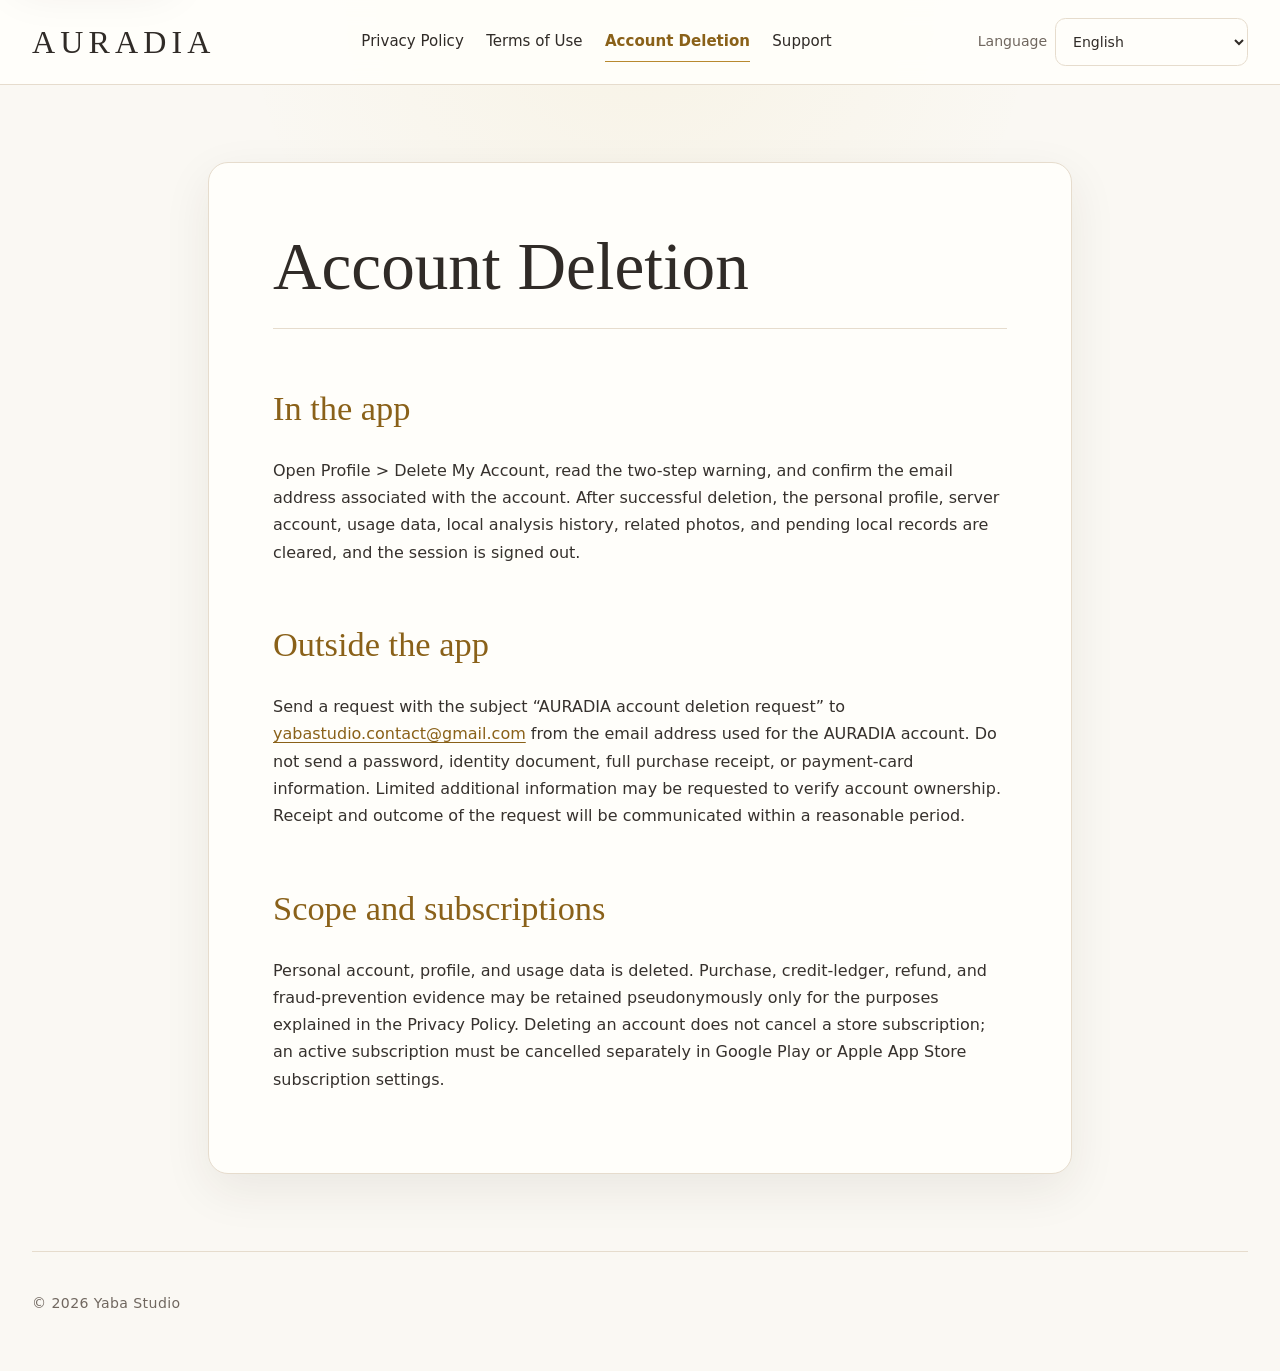
==== delete-account.html @ c3d8b87c "Publish AURADIA legal and support site Adds the verified seven-file GitHub Pages bundle with 21 loca" ====
<!doctype html><html lang="en"><head><meta charset="utf-8"><meta name="viewport" content="width=device-width, initial-scale=1"><meta name="description" content="AURADIA account deletion"><title>Account Deletion · AURADIA</title><link rel="stylesheet" href="./site.css"><script src="./site.js" defer></script></head><body data-page="delete-account" data-base="."><a class="skip-link" href="#main">Skip to content</a><header><div class="header-inner"><a class="brand" href="./index.html">AURADIA</a><nav aria-label="Legal pages"><a data-page-link="privacy" href="./privacy.html">Privacy</a><a data-page-link="terms" href="./terms.html">Terms</a><a data-page-link="delete-account" href="./delete-account.html">Delete account</a><a data-page-link="support" href="./support.html">Support</a></nav><label data-language-label>Language <select id="language" aria-label="Language"></select></label></div></header><main id="main"><article id="content" aria-live="polite"><p>Loading…</p></article></main><footer>© 2026 Yaba Studio</footer></body></html>
---- site.css ----
:root {
  color-scheme: light dark;
  --bg: #faf8f3;
  --surface: #fffefa;
  --surface-soft: #f7f1e7;
  --text: #302b27;
  --muted: #70675f;
  --gold: #b8892f;
  --gold-strong: #8a6119;
  --border: #e6dccd;
  --focus: #075f9b;
  --shadow: 0 1rem 3rem rgb(55 42 26 / 8%);
}

@media (prefers-color-scheme: dark) {
  :root {
    --bg: #15120f;
    --surface: #201c17;
    --surface-soft: #29231c;
    --text: #f7f0e5;
    --muted: #c9beb1;
    --gold: #e2b96e;
    --gold-strong: #f0ca83;
    --border: #4a4034;
    --focus: #79c8ff;
    --shadow: 0 1rem 3rem rgb(0 0 0 / 24%);
  }
}

* { box-sizing: border-box; }
html { scroll-behavior: smooth; }

body {
  margin: 0;
  background:
    radial-gradient(circle at 50% 0%, rgb(212 175 55 / 7%), transparent 25rem),
    var(--bg);
  color: var(--text);
  font-family: Inter, system-ui, -apple-system, BlinkMacSystemFont, "Segoe UI", sans-serif;
  font-size: 1rem;
  line-height: 1.7;
}

a { color: var(--gold-strong); text-underline-offset: 0.2em; }
a:hover { text-decoration-thickness: 0.12em; }
a:focus-visible, select:focus-visible {
  outline: 3px solid var(--focus);
  outline-offset: 4px;
}

.skip-link {
  position: fixed;
  inset-inline-start: 1rem;
  top: -5rem;
  z-index: 100;
  padding: 0.75rem 1rem;
  border: 1px solid var(--border);
  border-radius: 0.5rem;
  background: var(--surface);
  box-shadow: var(--shadow);
}
.skip-link:focus { top: 1rem; }

header {
  position: sticky;
  top: 0;
  z-index: 20;
  border-bottom: 1px solid var(--border);
  background: color-mix(in srgb, var(--surface) 94%, transparent);
  -webkit-backdrop-filter: blur(14px);
  backdrop-filter: blur(14px);
}

.header-inner, main, footer {
  width: min(76rem, calc(100% - 2rem));
  margin-inline: auto;
}

.header-inner {
  display: flex;
  align-items: center;
  gap: 1rem 2rem;
  min-height: 5.25rem;
}

.brand {
  color: var(--text);
  font-family: Georgia, "Times New Roman", serif;
  font-size: clamp(1.45rem, 2.5vw, 2rem);
  font-weight: 500;
  letter-spacing: 0.16em;
  line-height: 1;
  text-decoration: none;
}

nav {
  display: flex;
  flex: 1;
  align-items: center;
  justify-content: center;
  gap: 0.5rem 1.4rem;
}

nav a {
  position: relative;
  padding-block: 0.8rem;
  color: var(--text);
  font-size: 0.94rem;
  text-decoration: none;
  white-space: nowrap;
}

nav a::after {
  position: absolute;
  inset-inline: 0;
  bottom: 0.35rem;
  height: 1px;
  background: var(--gold);
  content: "";
  opacity: 0;
  transform: scaleX(0.4);
  transition: opacity 180ms ease, transform 180ms ease;
}

nav a:hover::after,
nav a[aria-current="page"]::after { opacity: 1; transform: scaleX(1); }
nav a[aria-current="page"] { color: var(--gold-strong); font-weight: 700; }

label {
  display: inline-flex;
  align-items: center;
  color: var(--muted);
  font-size: 0.88rem;
  white-space: nowrap;
}

select {
  min-height: 3rem;
  margin-inline-start: 0.5rem;
  padding-inline: 0.8rem 2rem;
  border: 1px solid var(--border);
  border-radius: 0.65rem;
  background: var(--surface);
  color: var(--text);
  font: inherit;
}

main {
  min-height: 72vh;
  padding-block: clamp(2.5rem, 6vw, 5.5rem);
}

article {
  width: min(54rem, 100%);
  margin-inline: auto;
  padding: clamp(1.5rem, 5vw, 4.5rem);
  border: 1px solid var(--border);
  border-radius: 1.25rem;
  background: var(--surface);
  box-shadow: var(--shadow);
}

body[data-page="home"] main { padding-top: clamp(2rem, 5vw, 4.5rem); }
body[data-page="home"] article {
  width: 100%;
  max-width: none;
  padding: 0;
  border: 0;
  background: transparent;
  box-shadow: none;
}

h1, h2, h3 {
  font-family: Georgia, "Times New Roman", serif;
  font-weight: 500;
  line-height: 1.18;
  text-wrap: balance;
}
h1 { margin-top: 0; font-size: clamp(2.45rem, 7vw, 4.9rem); }
h2 { margin-top: 3.25rem; color: var(--gold-strong); font-size: clamp(1.65rem, 4vw, 2.15rem); }
h3 { margin-top: 2.4rem; font-size: 1.28rem; }
p, li { max-width: 72ch; }
ul { padding-inline-start: 1.4rem; }

.home-hero {
  display: grid;
  justify-items: center;
  padding: clamp(1rem, 4vw, 3rem) 1rem clamp(2.5rem, 6vw, 4.5rem);
  text-align: center;
}

.monogram {
  position: relative;
  color: var(--gold);
  font-family: Georgia, "Times New Roman", serif;
  font-size: 3.25rem;
  line-height: 1;
}

.monogram::before {
  position: absolute;
  top: -0.65rem;
  left: 50%;
  font-family: Inter, sans-serif;
  font-size: 0.8rem;
  content: "✦";
  transform: translateX(-50%);
}

.home-hero h1 {
  max-width: 15ch;
  margin: 1.25rem 0 1.5rem;
}

.editorial-rule {
  display: flex;
  align-items: center;
  gap: 0.8rem;
  color: var(--gold);
}
.editorial-rule::before, .editorial-rule::after {
  width: clamp(3rem, 8vw, 6rem);
  height: 1px;
  background: currentColor;
  content: "";
}

.resource-grid {
  display: grid;
  grid-template-columns: repeat(4, minmax(0, 1fr));
  gap: 1.25rem;
}

.resource-card {
  display: flex;
  min-height: 17rem;
  flex-direction: column;
  align-items: center;
  justify-content: center;
  padding: 2rem 1.25rem;
  border: 1px solid var(--border);
  border-radius: 1rem;
  background: var(--surface);
  box-shadow: 0 0.8rem 2rem rgb(55 42 26 / 7%);
  color: var(--text);
  text-align: center;
  text-decoration: none;
  transition: border-color 180ms ease, box-shadow 180ms ease, transform 180ms ease;
}

.resource-card:hover {
  border-color: color-mix(in srgb, var(--gold) 65%, var(--border));
  box-shadow: var(--shadow);
  transform: translateY(-0.25rem);
}

.resource-icon {
  display: grid;
  width: 4.25rem;
  height: 4.25rem;
  place-items: center;
  margin-bottom: 1.35rem;
  color: var(--gold);
}
.resource-icon svg { width: 100%; height: 100%; }
.resource-card h2 {
  margin: 0;
  color: var(--text);
  font-size: clamp(1.35rem, 2.5vw, 1.7rem);
}
.resource-arrow {
  margin-top: 1.5rem;
  color: var(--gold);
  font-size: 1.65rem;
  line-height: 1;
}

.home-preview {
  position: relative;
  overflow: hidden;
  margin-top: clamp(2rem, 5vw, 4rem);
  padding: clamp(1.75rem, 5vw, 4rem);
  border-block: 1px solid var(--border);
  background: color-mix(in srgb, var(--surface) 88%, var(--surface-soft));
}
.home-preview::after {
  position: absolute;
  inset-inline-end: -5rem;
  top: -8rem;
  width: 20rem;
  height: 20rem;
  border: 1px solid color-mix(in srgb, var(--gold) 20%, transparent);
  border-radius: 50%;
  content: "";
}
.eyebrow {
  margin: 0 0 0.6rem;
  color: var(--gold-strong);
  font-size: 0.78rem;
  font-weight: 750;
  letter-spacing: 0.14em;
  text-transform: uppercase;
}
.home-preview h2 { max-width: 24ch; margin: 0; color: var(--text); }
.home-preview p { position: relative; z-index: 1; margin-bottom: 0; color: var(--muted); }

.legal-page > h1:first-child {
  margin-bottom: 2.5rem;
  padding-bottom: 1.4rem;
  border-bottom: 1px solid var(--border);
  font-size: clamp(2.35rem, 6vw, 4.2rem);
}
.legal-page > h2 { padding-top: 0.4rem; }
.legal-page p, .legal-page li { color: color-mix(in srgb, var(--text) 90%, var(--muted)); }
.legal-page li + li { margin-top: 0.55rem; }

.status {
  padding: 1.25rem;
  border-inline-start: 0.3rem solid var(--gold);
  background: var(--surface-soft);
}

footer {
  padding-block: 2.5rem 3.5rem;
  border-top: 1px solid var(--border);
  color: var(--muted);
  font-size: 0.88rem;
  letter-spacing: 0.03em;
}

@media (max-width: 62rem) {
  .header-inner { flex-wrap: wrap; padding-block: 1rem; }
  nav {
    order: 3;
    flex: 0 0 100%;
    width: 100%;
    justify-content: flex-start;
    overflow-x: auto;
    scrollbar-width: none;
  }
  nav::-webkit-scrollbar { display: none; }
  .resource-grid { grid-template-columns: repeat(2, minmax(0, 1fr)); }
  .resource-card { min-height: 14rem; }
}

@media (max-width: 42rem) {
  .header-inner, main, footer { width: min(100% - 1.25rem, 76rem); }
  .header-inner { gap: 0.75rem 1rem; }
  .brand { flex: 1; font-size: 1.35rem; }
  label { font-size: 0; }
  select { margin-inline-start: 0; font-size: 0.88rem; }
  nav { gap: 0 1.2rem; border-top: 1px solid var(--border); }
  nav a { min-height: 3rem; }
  main { padding-block: 2rem 3.5rem; }
  article { padding: 1.35rem; border-radius: 0.8rem; }
  .home-hero { padding-inline: 0; }
  .home-hero h1 { font-size: clamp(2.65rem, 16vw, 4rem); }
  .resource-grid { grid-template-columns: 1fr; gap: 0.7rem; }
  .resource-card {
    min-height: 0;
    flex-direction: row;
    justify-content: flex-start;
    padding: 1rem;
    text-align: start;
  }
  .resource-icon { width: 3rem; height: 3rem; flex: 0 0 auto; margin: 0 1rem 0 0; }
  [dir="rtl"] .resource-icon { margin: 0 0 0 1rem; }
  .resource-card h2 { flex: 1; font-family: Inter, sans-serif; font-size: 1rem; font-weight: 650; }
  .resource-arrow { margin: 0; }
  .home-preview { margin-top: 2rem; padding: 1.5rem 1.1rem; border-radius: 0.75rem; }
  .legal-page > h1:first-child { font-size: 2.55rem; }
}

@media (prefers-reduced-motion: reduce) {
  *, *::before, *::after {
    scroll-behavior: auto !important;
    transition-duration: 0.01ms !important;
  }
}
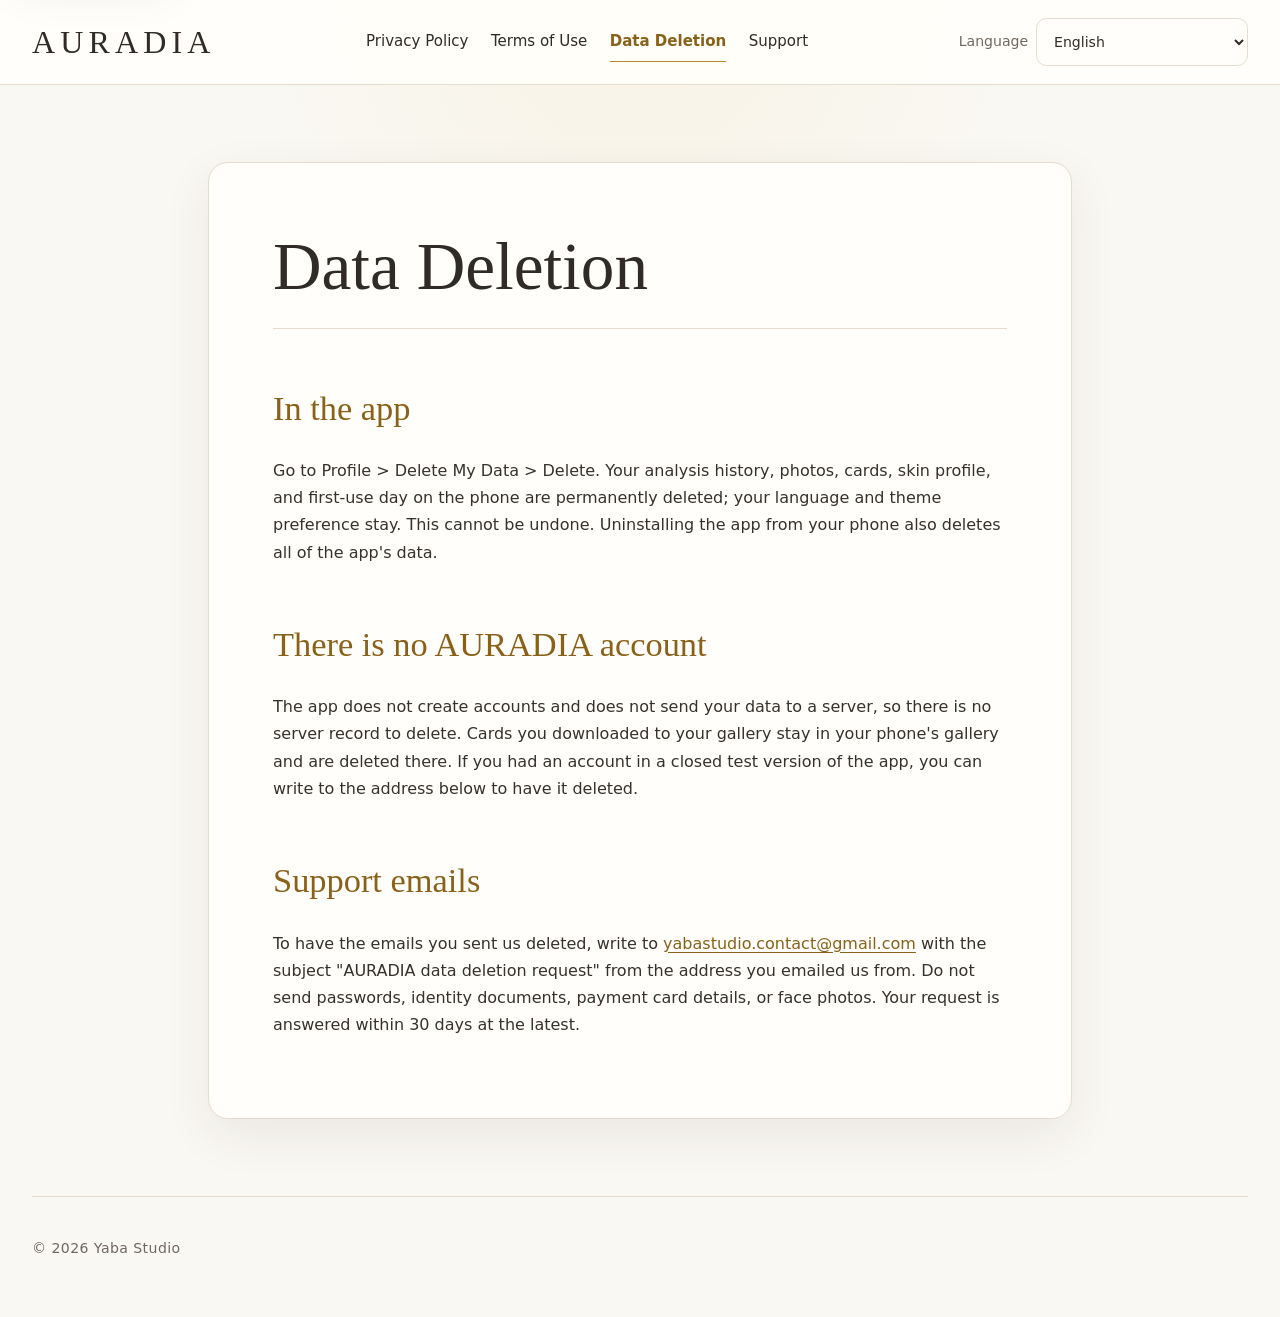
==== commit c2fcb4e5: "Yasal sayfalar erken erişime göre yenilendi (yürürlük 24 Ekim 2026)" ====
--- a/delete-account.html
+++ b/delete-account.html
@@ -1 +1 @@
-<!doctype html><html lang="en"><head><meta charset="utf-8"><meta name="viewport" content="width=device-width, initial-scale=1"><meta name="description" content="AURADIA account deletion"><title>Account Deletion · AURADIA</title><link rel="stylesheet" href="./site.css"><script src="./site.js" defer></script></head><body data-page="delete-account" data-base="."><a class="skip-link" href="#main">Skip to content</a><header><div class="header-inner"><a class="brand" href="./index.html">AURADIA</a><nav aria-label="Legal pages"><a data-page-link="privacy" href="./privacy.html">Privacy</a><a data-page-link="terms" href="./terms.html">Terms</a><a data-page-link="delete-account" href="./delete-account.html">Delete account</a><a data-page-link="support" href="./support.html">Support</a></nav><label data-language-label>Language <select id="language" aria-label="Language"></select></label></div></header><main id="main"><article id="content" aria-live="polite"><p>Loading…</p></article></main><footer>© 2026 Yaba Studio</footer></body></html>
+<!doctype html><html lang="en"><head><meta charset="utf-8"><meta name="viewport" content="width=device-width, initial-scale=1"><meta name="description" content="AURADIA data deletion"><title>Data Deletion · AURADIA</title><link rel="stylesheet" href="./site.css"><script src="./site.js" defer></script></head><body data-page="delete-account" data-base="."><a class="skip-link" href="#main">Skip to content</a><header><div class="header-inner"><a class="brand" href="./index.html">AURADIA</a><nav aria-label="Legal pages"><a data-page-link="privacy" href="./privacy.html">Privacy</a><a data-page-link="terms" href="./terms.html">Terms</a><a data-page-link="delete-account" href="./delete-account.html">Delete data</a><a data-page-link="support" href="./support.html">Support</a></nav><label data-language-label>Language <select id="language" aria-label="Language"></select></label></div></header><main id="main"><article id="content" aria-live="polite"><p>Loading…</p></article></main><footer>© 2026 Yaba Studio</footer></body></html>
--- a/site.css
+++ b/site.css
@@ -1,379 +1,379 @@
-:root {
-  color-scheme: light dark;
-  --bg: #faf8f3;
-  --surface: #fffefa;
-  --surface-soft: #f7f1e7;
-  --text: #302b27;
-  --muted: #70675f;
-  --gold: #b8892f;
-  --gold-strong: #8a6119;
-  --border: #e6dccd;
-  --focus: #075f9b;
-  --shadow: 0 1rem 3rem rgb(55 42 26 / 8%);
-}
-
-@media (prefers-color-scheme: dark) {
-  :root {
-    --bg: #15120f;
-    --surface: #201c17;
-    --surface-soft: #29231c;
-    --text: #f7f0e5;
-    --muted: #c9beb1;
-    --gold: #e2b96e;
-    --gold-strong: #f0ca83;
-    --border: #4a4034;
-    --focus: #79c8ff;
-    --shadow: 0 1rem 3rem rgb(0 0 0 / 24%);
-  }
-}
-
-* { box-sizing: border-box; }
-html { scroll-behavior: smooth; }
-
-body {
-  margin: 0;
-  background:
-    radial-gradient(circle at 50% 0%, rgb(212 175 55 / 7%), transparent 25rem),
-    var(--bg);
-  color: var(--text);
-  font-family: Inter, system-ui, -apple-system, BlinkMacSystemFont, "Segoe UI", sans-serif;
-  font-size: 1rem;
-  line-height: 1.7;
-}
-
-a { color: var(--gold-strong); text-underline-offset: 0.2em; }
-a:hover { text-decoration-thickness: 0.12em; }
-a:focus-visible, select:focus-visible {
-  outline: 3px solid var(--focus);
-  outline-offset: 4px;
-}
-
-.skip-link {
-  position: fixed;
-  inset-inline-start: 1rem;
-  top: -5rem;
-  z-index: 100;
-  padding: 0.75rem 1rem;
-  border: 1px solid var(--border);
-  border-radius: 0.5rem;
-  background: var(--surface);
-  box-shadow: var(--shadow);
-}
-.skip-link:focus { top: 1rem; }
-
-header {
-  position: sticky;
-  top: 0;
-  z-index: 20;
-  border-bottom: 1px solid var(--border);
-  background: color-mix(in srgb, var(--surface) 94%, transparent);
-  -webkit-backdrop-filter: blur(14px);
-  backdrop-filter: blur(14px);
-}
-
-.header-inner, main, footer {
-  width: min(76rem, calc(100% - 2rem));
-  margin-inline: auto;
-}
-
-.header-inner {
-  display: flex;
-  align-items: center;
-  gap: 1rem 2rem;
-  min-height: 5.25rem;
-}
-
-.brand {
-  color: var(--text);
-  font-family: Georgia, "Times New Roman", serif;
-  font-size: clamp(1.45rem, 2.5vw, 2rem);
-  font-weight: 500;
-  letter-spacing: 0.16em;
-  line-height: 1;
-  text-decoration: none;
-}
-
-nav {
-  display: flex;
-  flex: 1;
-  align-items: center;
-  justify-content: center;
-  gap: 0.5rem 1.4rem;
-}
-
-nav a {
-  position: relative;
-  padding-block: 0.8rem;
-  color: var(--text);
-  font-size: 0.94rem;
-  text-decoration: none;
-  white-space: nowrap;
-}
-
-nav a::after {
-  position: absolute;
-  inset-inline: 0;
-  bottom: 0.35rem;
-  height: 1px;
-  background: var(--gold);
-  content: "";
-  opacity: 0;
-  transform: scaleX(0.4);
-  transition: opacity 180ms ease, transform 180ms ease;
-}
-
-nav a:hover::after,
-nav a[aria-current="page"]::after { opacity: 1; transform: scaleX(1); }
-nav a[aria-current="page"] { color: var(--gold-strong); font-weight: 700; }
-
-label {
-  display: inline-flex;
-  align-items: center;
-  color: var(--muted);
-  font-size: 0.88rem;
-  white-space: nowrap;
-}
-
-select {
-  min-height: 3rem;
-  margin-inline-start: 0.5rem;
-  padding-inline: 0.8rem 2rem;
-  border: 1px solid var(--border);
-  border-radius: 0.65rem;
-  background: var(--surface);
-  color: var(--text);
-  font: inherit;
-}
-
-main {
-  min-height: 72vh;
-  padding-block: clamp(2.5rem, 6vw, 5.5rem);
-}
-
-article {
-  width: min(54rem, 100%);
-  margin-inline: auto;
-  padding: clamp(1.5rem, 5vw, 4.5rem);
-  border: 1px solid var(--border);
-  border-radius: 1.25rem;
-  background: var(--surface);
-  box-shadow: var(--shadow);
-}
-
-body[data-page="home"] main { padding-top: clamp(2rem, 5vw, 4.5rem); }
-body[data-page="home"] article {
-  width: 100%;
-  max-width: none;
-  padding: 0;
-  border: 0;
-  background: transparent;
-  box-shadow: none;
-}
-
-h1, h2, h3 {
-  font-family: Georgia, "Times New Roman", serif;
-  font-weight: 500;
-  line-height: 1.18;
-  text-wrap: balance;
-}
-h1 { margin-top: 0; font-size: clamp(2.45rem, 7vw, 4.9rem); }
-h2 { margin-top: 3.25rem; color: var(--gold-strong); font-size: clamp(1.65rem, 4vw, 2.15rem); }
-h3 { margin-top: 2.4rem; font-size: 1.28rem; }
-p, li { max-width: 72ch; }
-ul { padding-inline-start: 1.4rem; }
-
-.home-hero {
-  display: grid;
-  justify-items: center;
-  padding: clamp(1rem, 4vw, 3rem) 1rem clamp(2.5rem, 6vw, 4.5rem);
-  text-align: center;
-}
-
-.monogram {
-  position: relative;
-  color: var(--gold);
-  font-family: Georgia, "Times New Roman", serif;
-  font-size: 3.25rem;
-  line-height: 1;
-}
-
-.monogram::before {
-  position: absolute;
-  top: -0.65rem;
-  left: 50%;
-  font-family: Inter, sans-serif;
-  font-size: 0.8rem;
-  content: "✦";
-  transform: translateX(-50%);
-}
-
-.home-hero h1 {
-  max-width: 15ch;
-  margin: 1.25rem 0 1.5rem;
-}
-
-.editorial-rule {
-  display: flex;
-  align-items: center;
-  gap: 0.8rem;
-  color: var(--gold);
-}
-.editorial-rule::before, .editorial-rule::after {
-  width: clamp(3rem, 8vw, 6rem);
-  height: 1px;
-  background: currentColor;
-  content: "";
-}
-
-.resource-grid {
-  display: grid;
-  grid-template-columns: repeat(4, minmax(0, 1fr));
-  gap: 1.25rem;
-}
-
-.resource-card {
-  display: flex;
-  min-height: 17rem;
-  flex-direction: column;
-  align-items: center;
-  justify-content: center;
-  padding: 2rem 1.25rem;
-  border: 1px solid var(--border);
-  border-radius: 1rem;
-  background: var(--surface);
-  box-shadow: 0 0.8rem 2rem rgb(55 42 26 / 7%);
-  color: var(--text);
-  text-align: center;
-  text-decoration: none;
-  transition: border-color 180ms ease, box-shadow 180ms ease, transform 180ms ease;
-}
-
-.resource-card:hover {
-  border-color: color-mix(in srgb, var(--gold) 65%, var(--border));
-  box-shadow: var(--shadow);
-  transform: translateY(-0.25rem);
-}
-
-.resource-icon {
-  display: grid;
-  width: 4.25rem;
-  height: 4.25rem;
-  place-items: center;
-  margin-bottom: 1.35rem;
-  color: var(--gold);
-}
-.resource-icon svg { width: 100%; height: 100%; }
-.resource-card h2 {
-  margin: 0;
-  color: var(--text);
-  font-size: clamp(1.35rem, 2.5vw, 1.7rem);
-}
-.resource-arrow {
-  margin-top: 1.5rem;
-  color: var(--gold);
-  font-size: 1.65rem;
-  line-height: 1;
-}
-
-.home-preview {
-  position: relative;
-  overflow: hidden;
-  margin-top: clamp(2rem, 5vw, 4rem);
-  padding: clamp(1.75rem, 5vw, 4rem);
-  border-block: 1px solid var(--border);
-  background: color-mix(in srgb, var(--surface) 88%, var(--surface-soft));
-}
-.home-preview::after {
-  position: absolute;
-  inset-inline-end: -5rem;
-  top: -8rem;
-  width: 20rem;
-  height: 20rem;
-  border: 1px solid color-mix(in srgb, var(--gold) 20%, transparent);
-  border-radius: 50%;
-  content: "";
-}
-.eyebrow {
-  margin: 0 0 0.6rem;
-  color: var(--gold-strong);
-  font-size: 0.78rem;
-  font-weight: 750;
-  letter-spacing: 0.14em;
-  text-transform: uppercase;
-}
-.home-preview h2 { max-width: 24ch; margin: 0; color: var(--text); }
-.home-preview p { position: relative; z-index: 1; margin-bottom: 0; color: var(--muted); }
-
-.legal-page > h1:first-child {
-  margin-bottom: 2.5rem;
-  padding-bottom: 1.4rem;
-  border-bottom: 1px solid var(--border);
-  font-size: clamp(2.35rem, 6vw, 4.2rem);
-}
-.legal-page > h2 { padding-top: 0.4rem; }
-.legal-page p, .legal-page li { color: color-mix(in srgb, var(--text) 90%, var(--muted)); }
-.legal-page li + li { margin-top: 0.55rem; }
-
-.status {
-  padding: 1.25rem;
-  border-inline-start: 0.3rem solid var(--gold);
-  background: var(--surface-soft);
-}
-
-footer {
-  padding-block: 2.5rem 3.5rem;
-  border-top: 1px solid var(--border);
-  color: var(--muted);
-  font-size: 0.88rem;
-  letter-spacing: 0.03em;
-}
-
-@media (max-width: 62rem) {
-  .header-inner { flex-wrap: wrap; padding-block: 1rem; }
-  nav {
-    order: 3;
-    flex: 0 0 100%;
-    width: 100%;
-    justify-content: flex-start;
-    overflow-x: auto;
-    scrollbar-width: none;
-  }
-  nav::-webkit-scrollbar { display: none; }
-  .resource-grid { grid-template-columns: repeat(2, minmax(0, 1fr)); }
-  .resource-card { min-height: 14rem; }
-}
-
-@media (max-width: 42rem) {
-  .header-inner, main, footer { width: min(100% - 1.25rem, 76rem); }
-  .header-inner { gap: 0.75rem 1rem; }
-  .brand { flex: 1; font-size: 1.35rem; }
-  label { font-size: 0; }
-  select { margin-inline-start: 0; font-size: 0.88rem; }
-  nav { gap: 0 1.2rem; border-top: 1px solid var(--border); }
-  nav a { min-height: 3rem; }
-  main { padding-block: 2rem 3.5rem; }
-  article { padding: 1.35rem; border-radius: 0.8rem; }
-  .home-hero { padding-inline: 0; }
-  .home-hero h1 { font-size: clamp(2.65rem, 16vw, 4rem); }
-  .resource-grid { grid-template-columns: 1fr; gap: 0.7rem; }
-  .resource-card {
-    min-height: 0;
-    flex-direction: row;
-    justify-content: flex-start;
-    padding: 1rem;
-    text-align: start;
-  }
-  .resource-icon { width: 3rem; height: 3rem; flex: 0 0 auto; margin: 0 1rem 0 0; }
-  [dir="rtl"] .resource-icon { margin: 0 0 0 1rem; }
-  .resource-card h2 { flex: 1; font-family: Inter, sans-serif; font-size: 1rem; font-weight: 650; }
-  .resource-arrow { margin: 0; }
-  .home-preview { margin-top: 2rem; padding: 1.5rem 1.1rem; border-radius: 0.75rem; }
-  .legal-page > h1:first-child { font-size: 2.55rem; }
-}
-
-@media (prefers-reduced-motion: reduce) {
-  *, *::before, *::after {
-    scroll-behavior: auto !important;
-    transition-duration: 0.01ms !important;
-  }
-}
+:root {
+  color-scheme: light dark;
+  --bg: #faf8f3;
+  --surface: #fffefa;
+  --surface-soft: #f7f1e7;
+  --text: #302b27;
+  --muted: #70675f;
+  --gold: #b8892f;
+  --gold-strong: #8a6119;
+  --border: #e6dccd;
+  --focus: #075f9b;
+  --shadow: 0 1rem 3rem rgb(55 42 26 / 8%);
+}
+
+@media (prefers-color-scheme: dark) {
+  :root {
+    --bg: #15120f;
+    --surface: #201c17;
+    --surface-soft: #29231c;
+    --text: #f7f0e5;
+    --muted: #c9beb1;
+    --gold: #e2b96e;
+    --gold-strong: #f0ca83;
+    --border: #4a4034;
+    --focus: #79c8ff;
+    --shadow: 0 1rem 3rem rgb(0 0 0 / 24%);
+  }
+}
+
+* { box-sizing: border-box; }
+html { scroll-behavior: smooth; }
+
+body {
+  margin: 0;
+  background:
+    radial-gradient(circle at 50% 0%, rgb(212 175 55 / 7%), transparent 25rem),
+    var(--bg);
+  color: var(--text);
+  font-family: Inter, system-ui, -apple-system, BlinkMacSystemFont, "Segoe UI", sans-serif;
+  font-size: 1rem;
+  line-height: 1.7;
+}
+
+a { color: var(--gold-strong); text-underline-offset: 0.2em; }
+a:hover { text-decoration-thickness: 0.12em; }
+a:focus-visible, select:focus-visible {
+  outline: 3px solid var(--focus);
+  outline-offset: 4px;
+}
+
+.skip-link {
+  position: fixed;
+  inset-inline-start: 1rem;
+  top: -5rem;
+  z-index: 100;
+  padding: 0.75rem 1rem;
+  border: 1px solid var(--border);
+  border-radius: 0.5rem;
+  background: var(--surface);
+  box-shadow: var(--shadow);
+}
+.skip-link:focus { top: 1rem; }
+
+header {
+  position: sticky;
+  top: 0;
+  z-index: 20;
+  border-bottom: 1px solid var(--border);
+  background: color-mix(in srgb, var(--surface) 94%, transparent);
+  -webkit-backdrop-filter: blur(14px);
+  backdrop-filter: blur(14px);
+}
+
+.header-inner, main, footer {
+  width: min(76rem, calc(100% - 2rem));
+  margin-inline: auto;
+}
+
+.header-inner {
+  display: flex;
+  align-items: center;
+  gap: 1rem 2rem;
+  min-height: 5.25rem;
+}
+
+.brand {
+  color: var(--text);
+  font-family: Georgia, "Times New Roman", serif;
+  font-size: clamp(1.45rem, 2.5vw, 2rem);
+  font-weight: 500;
+  letter-spacing: 0.16em;
+  line-height: 1;
+  text-decoration: none;
+}
+
+nav {
+  display: flex;
+  flex: 1;
+  align-items: center;
+  justify-content: center;
+  gap: 0.5rem 1.4rem;
+}
+
+nav a {
+  position: relative;
+  padding-block: 0.8rem;
+  color: var(--text);
+  font-size: 0.94rem;
+  text-decoration: none;
+  white-space: nowrap;
+}
+
+nav a::after {
+  position: absolute;
+  inset-inline: 0;
+  bottom: 0.35rem;
+  height: 1px;
+  background: var(--gold);
+  content: "";
+  opacity: 0;
+  transform: scaleX(0.4);
+  transition: opacity 180ms ease, transform 180ms ease;
+}
+
+nav a:hover::after,
+nav a[aria-current="page"]::after { opacity: 1; transform: scaleX(1); }
+nav a[aria-current="page"] { color: var(--gold-strong); font-weight: 700; }
+
+label {
+  display: inline-flex;
+  align-items: center;
+  color: var(--muted);
+  font-size: 0.88rem;
+  white-space: nowrap;
+}
+
+select {
+  min-height: 3rem;
+  margin-inline-start: 0.5rem;
+  padding-inline: 0.8rem 2rem;
+  border: 1px solid var(--border);
+  border-radius: 0.65rem;
+  background: var(--surface);
+  color: var(--text);
+  font: inherit;
+}
+
+main {
+  min-height: 72vh;
+  padding-block: clamp(2.5rem, 6vw, 5.5rem);
+}
+
+article {
+  width: min(54rem, 100%);
+  margin-inline: auto;
+  padding: clamp(1.5rem, 5vw, 4.5rem);
+  border: 1px solid var(--border);
+  border-radius: 1.25rem;
+  background: var(--surface);
+  box-shadow: var(--shadow);
+}
+
+body[data-page="home"] main { padding-top: clamp(2rem, 5vw, 4.5rem); }
+body[data-page="home"] article {
+  width: 100%;
+  max-width: none;
+  padding: 0;
+  border: 0;
+  background: transparent;
+  box-shadow: none;
+}
+
+h1, h2, h3 {
+  font-family: Georgia, "Times New Roman", serif;
+  font-weight: 500;
+  line-height: 1.18;
+  text-wrap: balance;
+}
+h1 { margin-top: 0; font-size: clamp(2.45rem, 7vw, 4.9rem); }
+h2 { margin-top: 3.25rem; color: var(--gold-strong); font-size: clamp(1.65rem, 4vw, 2.15rem); }
+h3 { margin-top: 2.4rem; font-size: 1.28rem; }
+p, li { max-width: 72ch; }
+ul { padding-inline-start: 1.4rem; }
+
+.home-hero {
+  display: grid;
+  justify-items: center;
+  padding: clamp(1rem, 4vw, 3rem) 1rem clamp(2.5rem, 6vw, 4.5rem);
+  text-align: center;
+}
+
+.monogram {
+  position: relative;
+  color: var(--gold);
+  font-family: Georgia, "Times New Roman", serif;
+  font-size: 3.25rem;
+  line-height: 1;
+}
+
+.monogram::before {
+  position: absolute;
+  top: -0.65rem;
+  left: 50%;
+  font-family: Inter, sans-serif;
+  font-size: 0.8rem;
+  content: "✦";
+  transform: translateX(-50%);
+}
+
+.home-hero h1 {
+  max-width: 15ch;
+  margin: 1.25rem 0 1.5rem;
+}
+
+.editorial-rule {
+  display: flex;
+  align-items: center;
+  gap: 0.8rem;
+  color: var(--gold);
+}
+.editorial-rule::before, .editorial-rule::after {
+  width: clamp(3rem, 8vw, 6rem);
+  height: 1px;
+  background: currentColor;
+  content: "";
+}
+
+.resource-grid {
+  display: grid;
+  grid-template-columns: repeat(4, minmax(0, 1fr));
+  gap: 1.25rem;
+}
+
+.resource-card {
+  display: flex;
+  min-height: 17rem;
+  flex-direction: column;
+  align-items: center;
+  justify-content: center;
+  padding: 2rem 1.25rem;
+  border: 1px solid var(--border);
+  border-radius: 1rem;
+  background: var(--surface);
+  box-shadow: 0 0.8rem 2rem rgb(55 42 26 / 7%);
+  color: var(--text);
+  text-align: center;
+  text-decoration: none;
+  transition: border-color 180ms ease, box-shadow 180ms ease, transform 180ms ease;
+}
+
+.resource-card:hover {
+  border-color: color-mix(in srgb, var(--gold) 65%, var(--border));
+  box-shadow: var(--shadow);
+  transform: translateY(-0.25rem);
+}
+
+.resource-icon {
+  display: grid;
+  width: 4.25rem;
+  height: 4.25rem;
+  place-items: center;
+  margin-bottom: 1.35rem;
+  color: var(--gold);
+}
+.resource-icon svg { width: 100%; height: 100%; }
+.resource-card h2 {
+  margin: 0;
+  color: var(--text);
+  font-size: clamp(1.35rem, 2.5vw, 1.7rem);
+}
+.resource-arrow {
+  margin-top: 1.5rem;
+  color: var(--gold);
+  font-size: 1.65rem;
+  line-height: 1;
+}
+
+.home-preview {
+  position: relative;
+  overflow: hidden;
+  margin-top: clamp(2rem, 5vw, 4rem);
+  padding: clamp(1.75rem, 5vw, 4rem);
+  border-block: 1px solid var(--border);
+  background: color-mix(in srgb, var(--surface) 88%, var(--surface-soft));
+}
+.home-preview::after {
+  position: absolute;
+  inset-inline-end: -5rem;
+  top: -8rem;
+  width: 20rem;
+  height: 20rem;
+  border: 1px solid color-mix(in srgb, var(--gold) 20%, transparent);
+  border-radius: 50%;
+  content: "";
+}
+.eyebrow {
+  margin: 0 0 0.6rem;
+  color: var(--gold-strong);
+  font-size: 0.78rem;
+  font-weight: 750;
+  letter-spacing: 0.14em;
+  text-transform: uppercase;
+}
+.home-preview h2 { max-width: 24ch; margin: 0; color: var(--text); }
+.home-preview p { position: relative; z-index: 1; margin-bottom: 0; color: var(--muted); }
+
+.legal-page > h1:first-child {
+  margin-bottom: 2.5rem;
+  padding-bottom: 1.4rem;
+  border-bottom: 1px solid var(--border);
+  font-size: clamp(2.35rem, 6vw, 4.2rem);
+}
+.legal-page > h2 { padding-top: 0.4rem; }
+.legal-page p, .legal-page li { color: color-mix(in srgb, var(--text) 90%, var(--muted)); }
+.legal-page li + li { margin-top: 0.55rem; }
+
+.status {
+  padding: 1.25rem;
+  border-inline-start: 0.3rem solid var(--gold);
+  background: var(--surface-soft);
+}
+
+footer {
+  padding-block: 2.5rem 3.5rem;
+  border-top: 1px solid var(--border);
+  color: var(--muted);
+  font-size: 0.88rem;
+  letter-spacing: 0.03em;
+}
+
+@media (max-width: 62rem) {
+  .header-inner { flex-wrap: wrap; padding-block: 1rem; }
+  nav {
+    order: 3;
+    flex: 0 0 100%;
+    width: 100%;
+    justify-content: flex-start;
+    overflow-x: auto;
+    scrollbar-width: none;
+  }
+  nav::-webkit-scrollbar { display: none; }
+  .resource-grid { grid-template-columns: repeat(2, minmax(0, 1fr)); }
+  .resource-card { min-height: 14rem; }
+}
+
+@media (max-width: 42rem) {
+  .header-inner, main, footer { width: min(100% - 1.25rem, 76rem); }
+  .header-inner { gap: 0.75rem 1rem; }
+  .brand { flex: 1; font-size: 1.35rem; }
+  label { font-size: 0; }
+  select { margin-inline-start: 0; font-size: 0.88rem; }
+  nav { gap: 0 1.2rem; border-top: 1px solid var(--border); }
+  nav a { min-height: 3rem; }
+  main { padding-block: 2rem 3.5rem; }
+  article { padding: 1.35rem; border-radius: 0.8rem; }
+  .home-hero { padding-inline: 0; }
+  .home-hero h1 { font-size: clamp(2.65rem, 16vw, 4rem); }
+  .resource-grid { grid-template-columns: 1fr; gap: 0.7rem; }
+  .resource-card {
+    min-height: 0;
+    flex-direction: row;
+    justify-content: flex-start;
+    padding: 1rem;
+    text-align: start;
+  }
+  .resource-icon { width: 3rem; height: 3rem; flex: 0 0 auto; margin: 0 1rem 0 0; }
+  [dir="rtl"] .resource-icon { margin: 0 0 0 1rem; }
+  .resource-card h2 { flex: 1; font-family: Inter, sans-serif; font-size: 1rem; font-weight: 650; }
+  .resource-arrow { margin: 0; }
+  .home-preview { margin-top: 2rem; padding: 1.5rem 1.1rem; border-radius: 0.75rem; }
+  .legal-page > h1:first-child { font-size: 2.55rem; }
+}
+
+@media (prefers-reduced-motion: reduce) {
+  *, *::before, *::after {
+    scroll-behavior: auto !important;
+    transition-duration: 0.01ms !important;
+  }
+}
